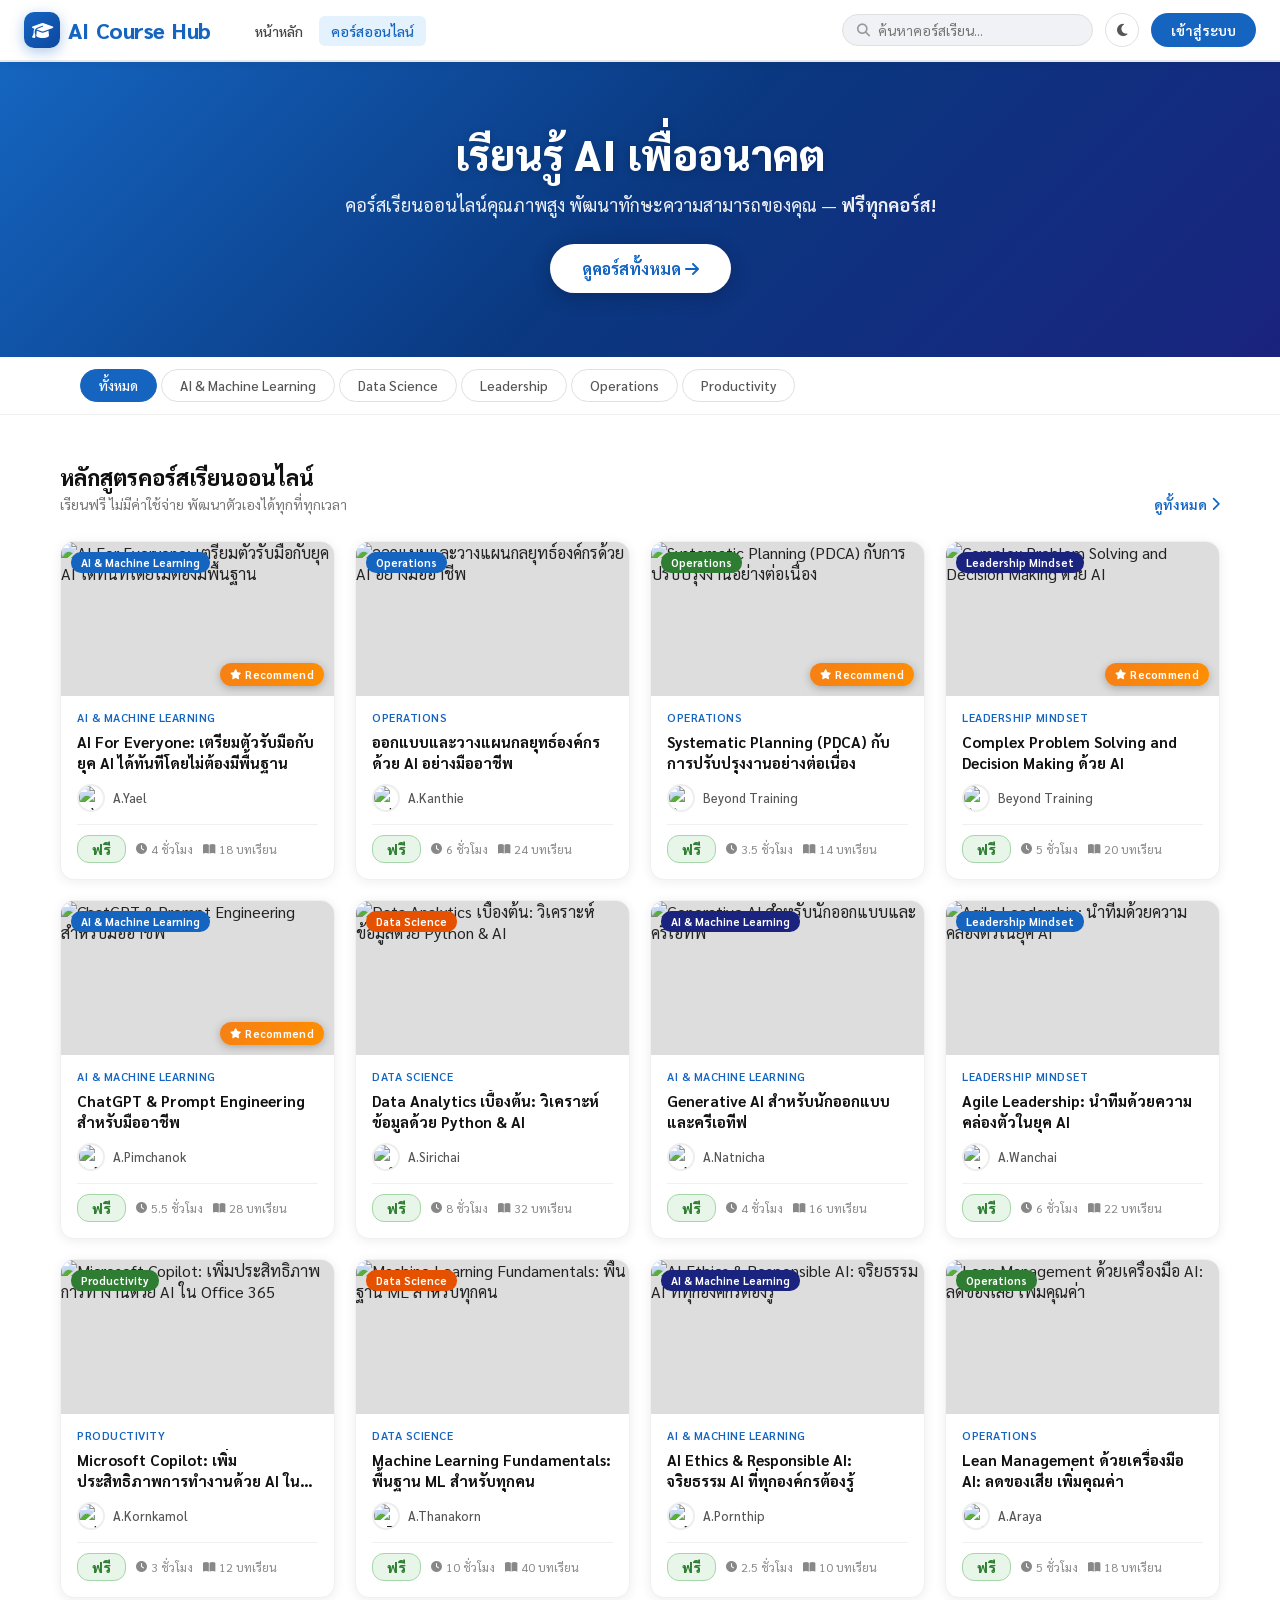
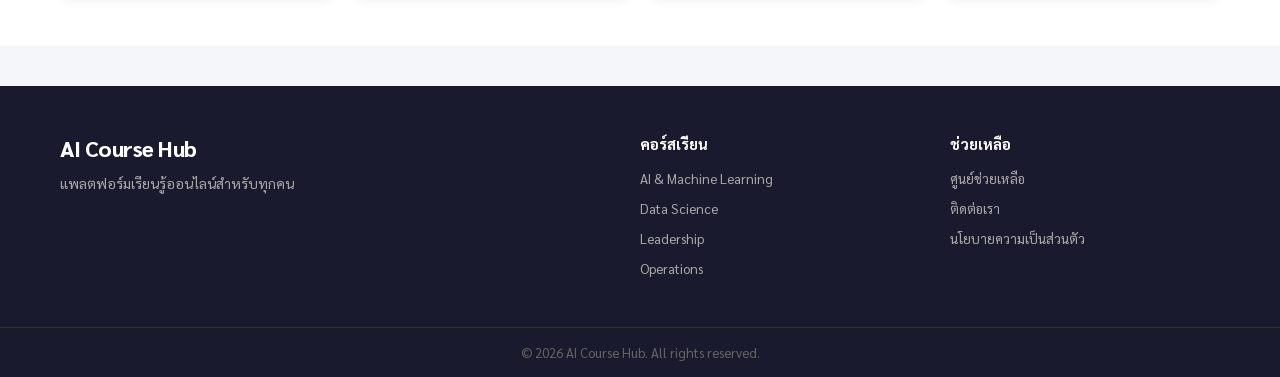
==== Course/index.html @ 1e21e670 "Initial commit: AI Course Hub full project - Course listing page with category tabs, search, view-al" ====
<!DOCTYPE html>
<html lang="th">
<head>
  <meta charset="UTF-8" />
  <meta name="viewport" content="width=device-width, initial-scale=1.0" />
  <title>AI Course Hub - คอร์สเรียน AI</title>
  <link rel="stylesheet" href="style.css" />
  <link href="https://fonts.googleapis.com/css2?family=Sarabun:wght@300;400;500;600;700&display=swap" rel="stylesheet" />
  <link rel="stylesheet" href="https://cdnjs.cloudflare.com/ajax/libs/font-awesome/6.5.0/css/all.min.css" />
</head>
<body>

  <!-- Navbar -->
  <nav class="navbar">
    <div class="nav-container">
      <div class="nav-left">
        <a href="#" class="logo" id="siteLogo">
          <span class="logo-icon-wrap"><i class="fa fa-graduation-cap logo-icon"></i></span>
          <span class="logo-text" id="logoText"></span>
        </a>
        <ul class="nav-links">
          <li><a href="#">หน้าหลัก</a></li>
          <li><a href="#" class="active">คอร์สออนไลน์</a></li>
        </ul>
      </div>
      <div class="nav-right">
        <div class="search-box">
          <i class="fa fa-search"></i>
          <input type="text" placeholder="ค้นหาคอร์สเรียน..." id="searchInput" />
        </div>
        <button class="dm-toggle" title="เปลี่ยนธีม"><i class="fa fa-moon"></i></button>
        <div class="user-area" id="userArea">
          <button class="btn-login" onclick="window.location.href='../Login/index.html'">เข้าสู่ระบบ</button>
        </div>
      </div>
    </div>
  </nav>

  <!-- Hero Banner -->
  <section class="hero">
    <div class="hero-content">
      <h1>เรียนรู้ AI เพื่ออนาคต</h1>
      <p>คอร์สเรียนออนไลน์คุณภาพสูง พัฒนาทักษะความสามารถของคุณ — <strong>ฟรีทุกคอร์ส!</strong></p>
      <button class="btn-hero">ดูคอร์สทั้งหมด <i class="fa fa-arrow-right"></i></button>
    </div>
  </section>

  <!-- Category Tabs -->
  <section class="categories">
    <div class="container">
      <div class="cat-tabs" id="catTabs">
        <button class="cat-btn active" data-cat="all">ทั้งหมด</button>
        <button class="cat-btn" data-cat="ai">AI & Machine Learning</button>
        <button class="cat-btn" data-cat="data">Data Science</button>
        <button class="cat-btn" data-cat="leadership">Leadership</button>
        <button class="cat-btn" data-cat="operations">Operations</button>
        <button class="cat-btn" data-cat="productivity">Productivity</button>
      </div>
    </div>
  </section>

  <!-- All Courses Section -->
  <section class="featured-section">
    <div class="container">
      <div class="section-header">
        <div>
          <h2 class="section-title">หลักสูตรคอร์สเรียนออนไลน์</h2>
          <p class="section-sub">เรียนฟรี ไม่มีค่าใช้จ่าย พัฒนาตัวเองได้ทุกที่ทุกเวลา</p>
        </div>
        <a href="#" class="view-all">ดูทั้งหมด <i class="fa fa-chevron-right"></i></a>
      </div>
      <div class="courses-grid" id="coursesGrid">
        <!-- Cards injected by JS -->
      </div>
    </div>
  </section>

  <!-- Footer -->
  <footer class="footer">
    <div class="container footer-inner">
      <div class="footer-brand">
        <span class="logo-text white">AI Course Hub</span>
        <p>แพลตฟอร์มเรียนรู้ออนไลน์สำหรับทุกคน</p>
      </div>
      <div class="footer-links">
        <h4>คอร์สเรียน</h4>
        <ul>
          <li><a href="#">AI & Machine Learning</a></li>
          <li><a href="#">Data Science</a></li>
          <li><a href="#">Leadership</a></li>
          <li><a href="#">Operations</a></li>
        </ul>
      </div>
      <div class="footer-links">
        <h4>ช่วยเหลือ</h4>
        <ul>
          <li><a href="#">ศูนย์ช่วยเหลือ</a></li>
          <li><a href="#">ติดต่อเรา</a></li>
          <li><a href="#">นโยบายความเป็นส่วนตัว</a></li>
        </ul>
      </div>
    </div>
    <div class="footer-bottom">
      <p>© 2026 AI Course Hub. All rights reserved.</p>
    </div>
  </footer>

  <!-- View All Overlay -->
  <div class="va-overlay" id="vaOverlay">
    <div class="va-panel">
      <div class="va-header">
        <div>
          <h2 class="va-title">คอร์สเรียนทั้งหมด</h2>
          <p class="va-sub" id="vaSubtitle"></p>
        </div>
        <button class="va-close" id="vaClose"><i class="fa fa-times"></i></button>
      </div>
      <div class="va-body" id="vaBody"></div>
    </div>
  </div>

  <!-- Modal -->
  <div class="modal-overlay" id="modalOverlay">
    <div class="modal" id="modal">
      <button class="modal-close" id="modalClose"><i class="fa fa-times"></i></button>
      <div class="modal-body" id="modalBody"></div>
    </div>
  </div>

  <script src="../darkmode.js"></script>
  <script src="script.js"></script>
  <script>
    // ===== LOGO ANIMATION =====
    const logoText = document.getElementById('logoText');
    const siteLogo = document.getElementById('siteLogo');
    const text = 'AI Course Hub';

    // สร้าง span แต่ละตัวอักษร พร้อม animation-delay แบบ stagger
    logoText.innerHTML = text.split('').map((ch, i) =>
      ch === ' '
        ? '<span class="logo-letter" style="width:.35em;display:inline-block"> </span>'
        : `<span class="logo-letter" style="animation-delay:${i * 40}ms">${ch}</span>`
    ).join('');

    // Magnetic effect — logo ขยับตามเมาส์เล็กน้อย
    siteLogo.addEventListener('mousemove', e => {
      const rect = siteLogo.getBoundingClientRect();
      const cx = rect.left + rect.width  / 2;
      const cy = rect.top  + rect.height / 2;
      const dx = (e.clientX - cx) / rect.width  * 10;
      const dy = (e.clientY - cy) / rect.height * 6;
      siteLogo.style.transform = `translate(${dx}px, ${dy}px)`;
    });
    siteLogo.addEventListener('mouseleave', () => {
      siteLogo.style.transform = 'translate(0,0)';
    });
  </script>
</body>
</html>
---- Course/style.css ----
/* === RESET & BASE === */
*, *::before, *::after { box-sizing: border-box; margin: 0; padding: 0; }

body {
  font-family: 'Sarabun', sans-serif;
  background: #f5f6fa;
  color: #222;
  min-height: 100vh;
}

a { text-decoration: none; color: inherit; }
ul { list-style: none; }

.container {
  max-width: 1200px;
  margin: 0 auto;
  padding: 0 20px;
}

/* === NAVBAR === */
.navbar {
  background: #fff;
  border-bottom: 2px solid #e8e8e8;
  position: sticky;
  top: 0;
  z-index: 100;
  box-shadow: 0 2px 8px rgba(0,0,0,.06);
}

.nav-container {
  max-width: 1280px;
  margin: 0 auto;
  padding: 0 24px;
  display: flex;
  align-items: center;
  justify-content: space-between;
  height: 60px;
  gap: 16px;
}

.nav-left { display: flex; align-items: center; gap: 32px; }
.nav-right { display: flex; align-items: center; gap: 12px; }

/* Logo */
.logo {
  display: flex;
  align-items: center;
  gap: 8px;
  text-decoration: none;
  cursor: pointer;
  transition: transform .15s ease;
  will-change: transform;
  user-select: none;
}

.logo-icon-wrap {
  display: flex;
  align-items: center;
  justify-content: center;
  width: 36px; height: 36px;
  background: linear-gradient(135deg, #1565c0, #0d47a1);
  border-radius: 10px;
  color: #fff;
  font-size: 17px;
  flex-shrink: 0;
  box-shadow: 0 4px 14px rgba(21,101,192,.35);
  transition: transform .3s cubic-bezier(.34,1.56,.64,1), box-shadow .3s;
}
.logo:hover .logo-icon-wrap {
  transform: rotate(-15deg) scale(1.15);
  box-shadow: 0 6px 20px rgba(21,101,192,.5);
}

.logo-text {
  font-size: 22px;
  font-weight: 800;
  color: #1565c0;
  letter-spacing: -0.5px;
  white-space: nowrap;
  display: flex;
  align-items: center;
  gap: 0;
}
.logo-text.white { color: #fff; }

/* ตัวอักษรแต่ละตัว */
.logo-letter {
  display: inline-block;
  transition: color .2s;
}
.logo:hover .logo-letter {
  animation: letterWave .5s ease forwards;
}

@keyframes letterWave {
  0%   { transform: translateY(0); }
  30%  { transform: translateY(-6px); color: #0d47a1; }
  60%  { transform: translateY(2px); }
  100% { transform: translateY(0); }
}

/* Dark mode logo */
body.dark .logo-text { color: #90caf9; }
body.dark .logo-icon-wrap {
  background: linear-gradient(135deg, #1565c0, #0d47a1);
  box-shadow: 0 4px 14px rgba(21,101,192,.5);
}
body.dark .logo:hover .logo-letter { color: #bbdefb; }

/* Nav links */
.nav-links { display: flex; align-items: center; gap: 4px; }
.nav-links li a {
  padding: 6px 12px;
  border-radius: 6px;
  font-size: 14px;
  font-weight: 500;
  color: #444;
  transition: background .2s, color .2s;
  white-space: nowrap;
}
.nav-links li a:hover,
.nav-links li a.active {
  background: #e3f2fd;
  color: #1565c0;
}

/* Search */
.search-box {
  display: flex;
  align-items: center;
  background: #f0f2f5;
  border-radius: 20px;
  padding: 6px 14px;
  gap: 8px;
  border: 1px solid #e0e0e0;
  transition: border .2s;
}
.search-box:focus-within { border-color: #1565c0; background: #fff; }
.search-box i { color: #999; font-size: 13px; }
.search-box input {
  border: none;
  background: transparent;
  outline: none;
  font-family: 'Sarabun', sans-serif;
  font-size: 14px;
  width: 200px;
}

.btn-login {
  background: #1565c0;
  color: #fff;
  border: none;
  border-radius: 20px;
  padding: 8px 20px;
  font-family: 'Sarabun', sans-serif;
  font-size: 14px;
  font-weight: 600;
  cursor: pointer;
  transition: background .2s, transform .1s;
  white-space: nowrap;
}
.btn-login:hover { background: #0d47a1; transform: translateY(-1px); }

/* === HERO === */
.hero {
  background: linear-gradient(135deg, #1565c0 0%, #0a3880 50%, #1a237e 100%);
  color: #fff;
  padding: 64px 24px;
  text-align: center;
}
.hero-content h1 {
  font-size: 42px;
  font-weight: 800;
  margin-bottom: 12px;
  text-shadow: 0 2px 8px rgba(0,0,0,.2);
}
.hero-content p {
  font-size: 18px;
  opacity: .92;
  margin-bottom: 28px;
}
.btn-hero {
  background: #fff;
  color: #1565c0;
  border: none;
  border-radius: 25px;
  padding: 14px 32px;
  font-family: 'Sarabun', sans-serif;
  font-size: 16px;
  font-weight: 700;
  cursor: pointer;
  transition: transform .2s, box-shadow .2s;
  box-shadow: 0 4px 20px rgba(0,0,0,.2);
}
.btn-hero:hover { transform: translateY(-2px); box-shadow: 0 6px 28px rgba(0,0,0,.3); }

/* === CATEGORY TABS === */
.categories {
  background: #fff;
  border-bottom: 1px solid #eee;
  padding: 0;
}
.cat-tabs {
  display: flex;
  gap: 4px;
  padding: 12px 20px;
  overflow-x: auto;
  scrollbar-width: none;
}
.cat-tabs::-webkit-scrollbar { display: none; }
.cat-btn {
  background: none;
  border: 1.5px solid #e0e0e0;
  border-radius: 20px;
  padding: 7px 18px;
  font-family: 'Sarabun', sans-serif;
  font-size: 13.5px;
  font-weight: 500;
  color: #555;
  cursor: pointer;
  white-space: nowrap;
  transition: all .2s;
}
.cat-btn:hover { border-color: #1565c0; color: #1565c0; background: #e3f2fd; }
.cat-btn.active { background: #1565c0; color: #fff; border-color: #1565c0; }

/* === COURSES SECTION === */
.courses-section, .featured-section {
  padding: 48px 0;
}
.featured-section { background: #fff; }

.section-header {
  display: flex;
  align-items: flex-end;
  justify-content: space-between;
  margin-bottom: 28px;
  flex-wrap: wrap;
  gap: 12px;
}
.section-title {
  font-size: 22px;
  font-weight: 800;
  color: #111;
}
.section-sub {
  font-size: 14px;
  color: #777;
  margin-top: 4px;
}
.view-all {
  font-size: 14px;
  font-weight: 600;
  color: #1565c0;
  display: flex;
  align-items: center;
  gap: 4px;
  transition: gap .2s;
  white-space: nowrap;
}
.view-all:hover { gap: 8px; }

/* === COURSE GRID === */
.courses-grid {
  display: grid;
  grid-template-columns: repeat(auto-fill, minmax(260px, 1fr));
  gap: 20px;
}

/* === COURSE CARD === */
.course-card {
  background: #fff;
  border-radius: 14px;
  overflow: hidden;
  box-shadow: 0 2px 12px rgba(0,0,0,.07);
  transition: transform .25s, box-shadow .25s;
  cursor: pointer;
  border: 1px solid #f0f0f0;
  display: flex;
  flex-direction: column;
}
.course-card:hover {
  transform: translateY(-5px);
  box-shadow: 0 10px 30px rgba(0,0,0,.13);
}

.card-thumb {
  position: relative;
  width: 100%;
  padding-top: 56.25%; /* 16:9 */
  overflow: hidden;
  background: #ddd;
}
.card-thumb img {
  position: absolute;
  inset: 0;
  width: 100%;
  height: 100%;
  object-fit: cover;
  transition: transform .4s;
}
.course-card:hover .card-thumb img { transform: scale(1.06); }

.card-badge {
  position: absolute;
  top: 10px;
  left: 10px;
  background: #1565c0;
  color: #fff;
  font-size: 11px;
  font-weight: 700;
  padding: 3px 10px;
  border-radius: 10px;
}
.card-badge.blue { background: #1565c0; }
.card-badge.green { background: #2e7d32; }
.card-badge.purple { background: #1a237e; }
.card-badge.orange { background: #e65100; }

.play-btn {
  position: absolute;
  inset: 0;
  display: flex;
  align-items: center;
  justify-content: center;
  background: rgba(0,0,0,.35);
  opacity: 0;
  transition: opacity .25s;
}
.play-btn i {
  font-size: 40px;
  color: #fff;
  filter: drop-shadow(0 2px 6px rgba(0,0,0,.4));
}
.course-card:hover .play-btn { opacity: 1; }

.featured-star {
  position: absolute;
  bottom: 10px;
  right: 10px;
  background: linear-gradient(135deg, #f57f17, #ff8f00);
  color: #fff;
  font-size: 11px;
  font-weight: 700;
  padding: 4px 10px;
  border-radius: 20px;
  display: flex;
  align-items: center;
  gap: 4px;
  box-shadow: 0 2px 8px rgba(0,0,0,.25);
  letter-spacing: .3px;
}
.featured-star i { font-size: 10px; }

.card-body {
  padding: 14px 16px 16px;
  display: flex;
  flex-direction: column;
  flex: 1;
}

.card-meta { margin-top: auto; }

.card-category {
  font-size: 11.5px;
  font-weight: 600;
  color: #1565c0;
  text-transform: uppercase;
  letter-spacing: .5px;
  margin-bottom: 6px;
}

.card-title {
  font-size: 15px;
  font-weight: 700;
  color: #111;
  line-height: 1.45;
  margin-bottom: 10px;
  display: -webkit-box;
  -webkit-line-clamp: 2;
  -webkit-box-orient: vertical;
  overflow: hidden;
}

.card-meta {
  display: flex;
  align-items: center;
  gap: 8px;
  margin-bottom: 12px;
}
.card-avatar {
  width: 28px;
  height: 28px;
  border-radius: 50%;
  object-fit: cover;
  border: 2px solid #eee;
}
.card-instructor {
  font-size: 12.5px;
  color: #555;
  font-weight: 500;
}

.card-footer {
  display: flex;
  align-items: center;
  gap: 10px;
  padding-top: 10px;
  border-top: 1px solid #f0f0f0;
}
.card-meta-info {
  display: flex;
  align-items: center;
  gap: 4px;
  font-size: 12px;
  color: #888;
}
.card-meta-info i { font-size: 11px; }

.card-stats {
  display: flex;
  align-items: center;
  gap: 12px;
  font-size: 12px;
  color: #888;
}
.card-stats span { display: flex; align-items: center; gap: 4px; }
.card-stats i { font-size: 11px; }

.card-price {
  background: #e8f5e9;
  color: #2e7d32;
  font-size: 14px;
  font-weight: 800;
  padding: 4px 14px;
  border-radius: 12px;
  border: 1.5px solid #a5d6a7;
}

/* Rating stars */
.stars { color: #f9a825; font-size: 11px; letter-spacing: 1px; }

/* === VIEW ALL OVERLAY === */
.va-overlay {
  display: none;
  position: fixed;
  inset: 0;
  background: rgba(0,0,0,.6);
  z-index: 600;
  align-items: center;
  justify-content: center;
  padding: 20px;
}
.va-overlay.open { display: flex; animation: fadeIn .2s ease; }
@keyframes fadeIn { from { opacity: 0; } to { opacity: 1; } }

.va-panel {
  background: #fff;
  border-radius: 20px;
  width: 100%;
  max-width: 1120px;
  max-height: 90vh;
  display: flex;
  flex-direction: column;
  overflow: hidden;
  box-shadow: 0 28px 80px rgba(0,0,0,.35);
  animation: slideUp .3s ease;
}

.va-header {
  display: flex;
  align-items: center;
  justify-content: space-between;
  padding: 20px 28px;
  border-bottom: 1px solid #f0f0f0;
  flex-shrink: 0;
}
.va-title { font-size: 20px; font-weight: 800; color: #111; margin-bottom: 2px; }
.va-sub   { font-size: 13px; color: #888; }

.va-close {
  background: none;
  border: 1.5px solid #e0e0e0;
  border-radius: 50%;
  width: 38px; height: 38px;
  font-size: 15px;
  cursor: pointer;
  color: #555;
  display: flex; align-items: center; justify-content: center;
  transition: all .2s;
  flex-shrink: 0;
}
.va-close:hover { background: #1565c0; border-color: #1565c0; color: #fff; }

.va-body {
  overflow-y: auto;
  padding: 28px;
  flex: 1;
  scrollbar-width: thin;
  scrollbar-color: #cbd5e1 transparent;
}
.va-body::-webkit-scrollbar { width: 5px; }
.va-body::-webkit-scrollbar-thumb { background: #cbd5e1; border-radius: 10px; }

.va-section {
  margin-bottom: 36px;
}
.va-section:last-child { margin-bottom: 0; }

.va-section-header {
  display: flex;
  align-items: center;
  gap: 10px;
  margin-bottom: 18px;
  padding-bottom: 12px;
  border-bottom: 2px solid #f0f0f0;
}
.va-section-icon {
  width: 34px; height: 34px;
  border-radius: 9px;
  display: flex; align-items: center; justify-content: center;
  font-size: 15px;
  flex-shrink: 0;
}
.va-section-icon.featured { background: #fff8e1; color: #f57f17; }
.va-section-icon.others   { background: #e3f2fd; color: #1565c0; }

.va-section-label { font-size: 16px; font-weight: 800; color: #111; }
.va-section-count {
  font-size: 12px;
  font-weight: 600;
  padding: 3px 10px;
  border-radius: 20px;
  margin-left: 4px;
}
.va-section-count.featured { background: #fff8e1; color: #f57f17; }
.va-section-count.others   { background: #e3f2fd; color: #1565c0; }

.va-grid {
  display: grid;
  grid-template-columns: repeat(auto-fill, minmax(230px, 1fr));
  gap: 18px;
}

/* Dark mode */
body.dark .va-panel { background: #1e1e2e; }
body.dark .va-header { border-bottom-color: #2e2e45; }
body.dark .va-title { color: #f0f0f0; }
body.dark .va-sub   { color: #888; }
body.dark .va-close { border-color: #3a3a4a; color: #aaa; }
body.dark .va-close:hover { background: #1565c0; border-color: #1565c0; color: #fff; }
body.dark .va-body  { scrollbar-color: #3a3a4a transparent; }
body.dark .va-body::-webkit-scrollbar-thumb { background: #3a3a4a; }
body.dark .va-section-header { border-bottom-color: #2e2e45; }
body.dark .va-section-label { color: #f0f0f0; }

/* === MODAL === */
.modal-overlay {
  display: none;
  position: fixed;
  inset: 0;
  background: rgba(0,0,0,.55);
  z-index: 500;
  align-items: center;
  justify-content: center;
  padding: 20px;
}
.modal-overlay.open { display: flex; }

.modal {
  background: #fff;
  border-radius: 18px;
  max-width: 620px;
  width: 100%;
  max-height: 88vh;
  display: flex;
  flex-direction: column;
  overflow: hidden;
  position: relative;
  box-shadow: 0 24px 64px rgba(0,0,0,.35);
  animation: slideUp .3s ease;
}

@keyframes slideUp {
  from { transform: translateY(40px); opacity: 0; }
  to   { transform: translateY(0);    opacity: 1; }
}

.modal-close {
  position: absolute;
  top: 12px; right: 12px;
  background: rgba(0,0,0,.45);
  backdrop-filter: blur(4px);
  border: none;
  width: 32px; height: 32px;
  border-radius: 50%;
  font-size: 13px;
  color: #fff;
  cursor: pointer;
  z-index: 10;
  display: flex; align-items: center; justify-content: center;
  transition: background .2s;
}
.modal-close:hover { background: #1565c0; }

/* รูปภาพ — ความสูงคงที่ ไม่ขยาย */
.modal-thumb {
  width: 100%;
  height: 220px;
  object-fit: cover;
  flex-shrink: 0;
}

/* wrapper ต้อง flex column ด้วย เพื่อให้ child scroll ได้ */
.modal-body {
  display: flex;
  flex-direction: column;
  flex: 1;
  overflow: hidden;
  min-height: 0;
}

/* เนื้อหา — scroll ได้ */
.modal-info {
  padding: 20px 24px 28px;
  overflow-y: auto;
  flex: 1;
  /* scrollbar บาง */
  scrollbar-width: thin;
  scrollbar-color: #cbd5e1 transparent;
}
.modal-info::-webkit-scrollbar { width: 5px; }
.modal-info::-webkit-scrollbar-track { background: transparent; }
.modal-info::-webkit-scrollbar-thumb { background: #cbd5e1; border-radius: 10px; }
.modal-category { font-size: 12px; font-weight: 700; color: #1565c0; margin-bottom: 6px; text-transform: uppercase; }
.modal-title { font-size: 20px; font-weight: 800; margin-bottom: 10px; line-height: 1.4; }
.modal-desc { font-size: 14.5px; color: #555; line-height: 1.7; margin-bottom: 18px; }
.modal-meta-row {
  display: flex; gap: 24px; flex-wrap: wrap;
  font-size: 13px; color: #666; margin-bottom: 20px;
}
.modal-meta-row span { display: flex; align-items: center; gap: 6px; }
.modal-meta-row i { color: #1565c0; }
.modal-price-row {
  display: flex; align-items: center; justify-content: space-between;
  background: #f9f9f9; border-radius: 12px; padding: 14px 18px;
}
.modal-price { font-size: 22px; font-weight: 800; color: #2e7d32; }
.btn-enroll {
  background: #1565c0;
  color: #fff;
  border: none;
  border-radius: 22px;
  padding: 12px 28px;
  font-family: 'Sarabun', sans-serif;
  font-size: 15px;
  font-weight: 700;
  cursor: pointer;
  transition: background .2s, transform .15s;
  text-decoration: none;
  display: inline-flex;
  align-items: center;
  gap: 8px;
}
.btn-enroll:hover { background: #0d47a1; transform: scale(1.03); }

/* === FOOTER === */
.footer {
  background: #1a1a2e;
  color: #ccc;
  padding: 48px 0 0;
  margin-top: 40px;
}
.footer-inner {
  display: grid;
  grid-template-columns: 2fr 1fr 1fr;
  gap: 40px;
  padding-bottom: 40px;
}
.footer-brand p { font-size: 14px; margin-top: 10px; color: #aaa; max-width: 260px; line-height: 1.7; }
.footer-links h4 { color: #fff; font-size: 15px; font-weight: 700; margin-bottom: 14px; }
.footer-links ul li { margin-bottom: 9px; }
.footer-links ul li a { font-size: 13.5px; color: #aaa; transition: color .2s; }
.footer-links ul li a:hover { color: #90caf9; }
.footer-bottom {
  border-top: 1px solid #333;
  text-align: center;
  padding: 16px;
  font-size: 13px;
  color: #666;
}

/* === RESPONSIVE === */
@media (max-width: 900px) {
  .nav-links { display: none; }
  .hero-content h1 { font-size: 28px; }
  .footer-inner { grid-template-columns: 1fr 1fr; }
}
@media (max-width: 600px) {
  .hero-content h1 { font-size: 22px; }
  .courses-grid { grid-template-columns: 1fr; }
  .footer-inner { grid-template-columns: 1fr; }
  .search-box input { width: 130px; }
}

/* No results */
.no-results {
  grid-column: 1/-1;
  text-align: center;
  padding: 48px;
  color: #aaa;
  font-size: 16px;
}
.no-results i { font-size: 48px; display: block; margin-bottom: 12px; }

/* ===== USER MENU ===== */
.user-menu { position: relative; }
.user-chip {
  display: flex; align-items: center; gap: 8px;
  background: #e3f2fd; border: 1.5px solid #1565c0;
  border-radius: 50px; padding: 6px 14px 6px 6px;
  cursor: pointer; font-family: 'Sarabun', sans-serif;
  font-size: 14px; font-weight: 600; color: #0d47a1;
  transition: background .2s;
}
.user-chip:hover { background: #e3f2fd; }
.user-avatar {
  width: 28px; height: 28px; border-radius: 50%;
  background: linear-gradient(135deg, #1565c0, #0a3880);
  color: #fff; font-size: 13px; font-weight: 800;
  display: flex; align-items: center; justify-content: center;
}
.user-dropdown {
  display: none; position: absolute; right: 0; top: calc(100% + 8px);
  background: #fff; border-radius: 12px; min-width: 160px;
  box-shadow: 0 8px 28px rgba(0,0,0,.12); overflow: hidden; z-index: 999;
}
.user-dropdown.show { display: block; }
.user-dropdown a {
  display: flex; align-items: center; gap: 10px;
  padding: 12px 16px; font-size: 14px; color: #333;
  text-decoration: none; transition: background .15s;
}
.user-dropdown a:hover { background: #f5f5f5; }
.user-dropdown a i { width: 16px; color: #1565c0; }

/* ===== DARK MODE TOGGLE BTN ===== */
.dm-toggle {
  background: none; border: 1.5px solid #e0e0e0; border-radius: 50%;
  width: 34px; height: 34px; cursor: pointer; font-size: 14px;
  color: #555; display: flex; align-items: center; justify-content: center;
  transition: all .2s; flex-shrink: 0;
}
.dm-toggle:hover { background: #f0f0f0; }

/* ===== DARK MODE ===== */
body.dark { background: #2a2a3a; color: #e0e0e0; }
body.dark .navbar { background: #2a2a3a; box-shadow: none; border-bottom-color: #222; }
body.dark .nav-links a { color: #bbb; }
body.dark .nav-links a:hover, body.dark .nav-links a.active { color: #1976d2; background: rgba(21,101,192,.1); }
body.dark .search-box { background: #2a2a3a; border-color: #333; }
body.dark .search-box input { color: #ddd; background: transparent; }
body.dark .search-box input::placeholder { color: #777; }
body.dark .dm-toggle { border-color: #444; color: #ccc; }
body.dark .dm-toggle:hover { background: #2a2a3a; }
body.dark .course-card { background: #1e1e2e; border-color: #2a2a3a; }
body.dark .card-title { color: #f0f0f0; }
body.dark .card-instructor { color: #aaa; }
body.dark .card-footer { border-top-color: #2a2a3a; }
body.dark .card-meta-info { color: #888; }
body.dark .cat-tabs { background: #1e1e2e; }
body.dark .cat-btn { color: #aaa; border-color: #333; }
body.dark .cat-btn:hover { background: #2a2a3a; }
body.dark .courses-section, body.dark .featured-section { background: #1e1e2e; }
body.dark .section-title { color: #f0f0f0; }
body.dark .section-sub { color: #888; }
body.dark .modal { background: #1e1e2e; }
body.dark .modal-close { color: #aaa; background: #2a2a3a; }
body.dark .modal-close:hover { background: #333; }
body.dark .modal h2 { color: #f0f0f0; }
body.dark .modal-desc, body.dark .modal-info { color: #aaa; }
body.dark .modal-meta span { background: #2a2a3a; color: #ccc; }
body.dark .user-chip { background: #2a1a1a; border-color: #0d47a1; }
body.dark .user-dropdown { background: #1e1e2e; box-shadow: 0 8px 28px rgba(0,0,0,.4); }
body.dark .user-dropdown a { color: #ddd; }
body.dark .user-dropdown a:hover { background: #2a2a3a; }
body.dark .no-results { color: #666; }

/* ===== DARK MODE FIXES ===== */
body.dark .categories { background: #1e1e2e; border-bottom-color: #2a2a3a; }
body.dark .featured-section { background: #1a1a2a; }
body.dark .card-body { background: #1e1e2e; }
body.dark .card-avatar { border-color: #2a2a3a; }
body.dark .card-instructor { color: #999; }
body.dark .card-thumb { background: #2a2a3a; }
body.dark .modal-overlay { background: rgba(0,0,0,.75); }
body.dark .modal-info { scrollbar-color: #3a3a4a transparent; }
body.dark .modal-info::-webkit-scrollbar-thumb { background: #3a3a4a; }
body.dark .modal-price-row { background: #252540; }
body.dark .modal-meta span { background: #2a2a3a; color: #ccc; }

/* ===== DIFFICULTY BADGE ===== */
.card-category-row {
  display: flex; align-items: center; gap: 8px;
  margin-bottom: 6px; flex-wrap: wrap;
}
.card-category-row .card-category { margin-bottom: 0; }

.modal-category-row {
  display: flex; align-items: center; gap: 8px;
  margin-bottom: 10px; flex-wrap: wrap;
}
.modal-category-row .modal-category { margin-bottom: 0; }

.diff-badge {
  display: inline-flex; align-items: center; gap: 3px;
  font-size: 11px; font-weight: 700; padding: 2px 10px;
  border-radius: 20px; white-space: nowrap;
}
.diff-badge.beginner     { background: #e8f5e9; color: #2e7d32; }
.diff-badge.intermediate { background: #fff8e1; color: #f57f17; }
.diff-badge.advanced     { background: #e3f2fd; color: #0d47a1; }

body.dark .diff-badge.beginner     { background: #0d2010; color: #a5d6a7; }
body.dark .diff-badge.intermediate { background: #1a1500; color: #ffe082; }
body.dark .diff-badge.advanced     { background: #2d1515; color: #90caf9; }

/* ===== CARD BADGES ROW ON THUMB ===== */
.card-badges {
  position: absolute;
  top: 10px; left: 10px;
  display: flex; flex-direction: column; align-items: flex-start; gap: 6px;
}
.card-badges .card-badge { position: static; }
.card-badges .diff-badge {
  font-size: 10.5px; font-weight: 700;
  padding: 2px 8px; border-radius: 4px;
  backdrop-filter: blur(4px);
  border: 1.5px solid rgba(255,255,255,.6);
  background: rgba(0,0,0,.45);
  color: #fff;
  letter-spacing: .5px;
  text-transform: uppercase;
}
.card-badges .diff-badge.beginner     { border-color: #69f0ae; color: #69f0ae; }
.card-badges .diff-badge.intermediate { border-color: #ffd740; color: #ffd740; }
.card-badges .diff-badge.advanced     { border-color: #ff5252; color: #ff5252; }
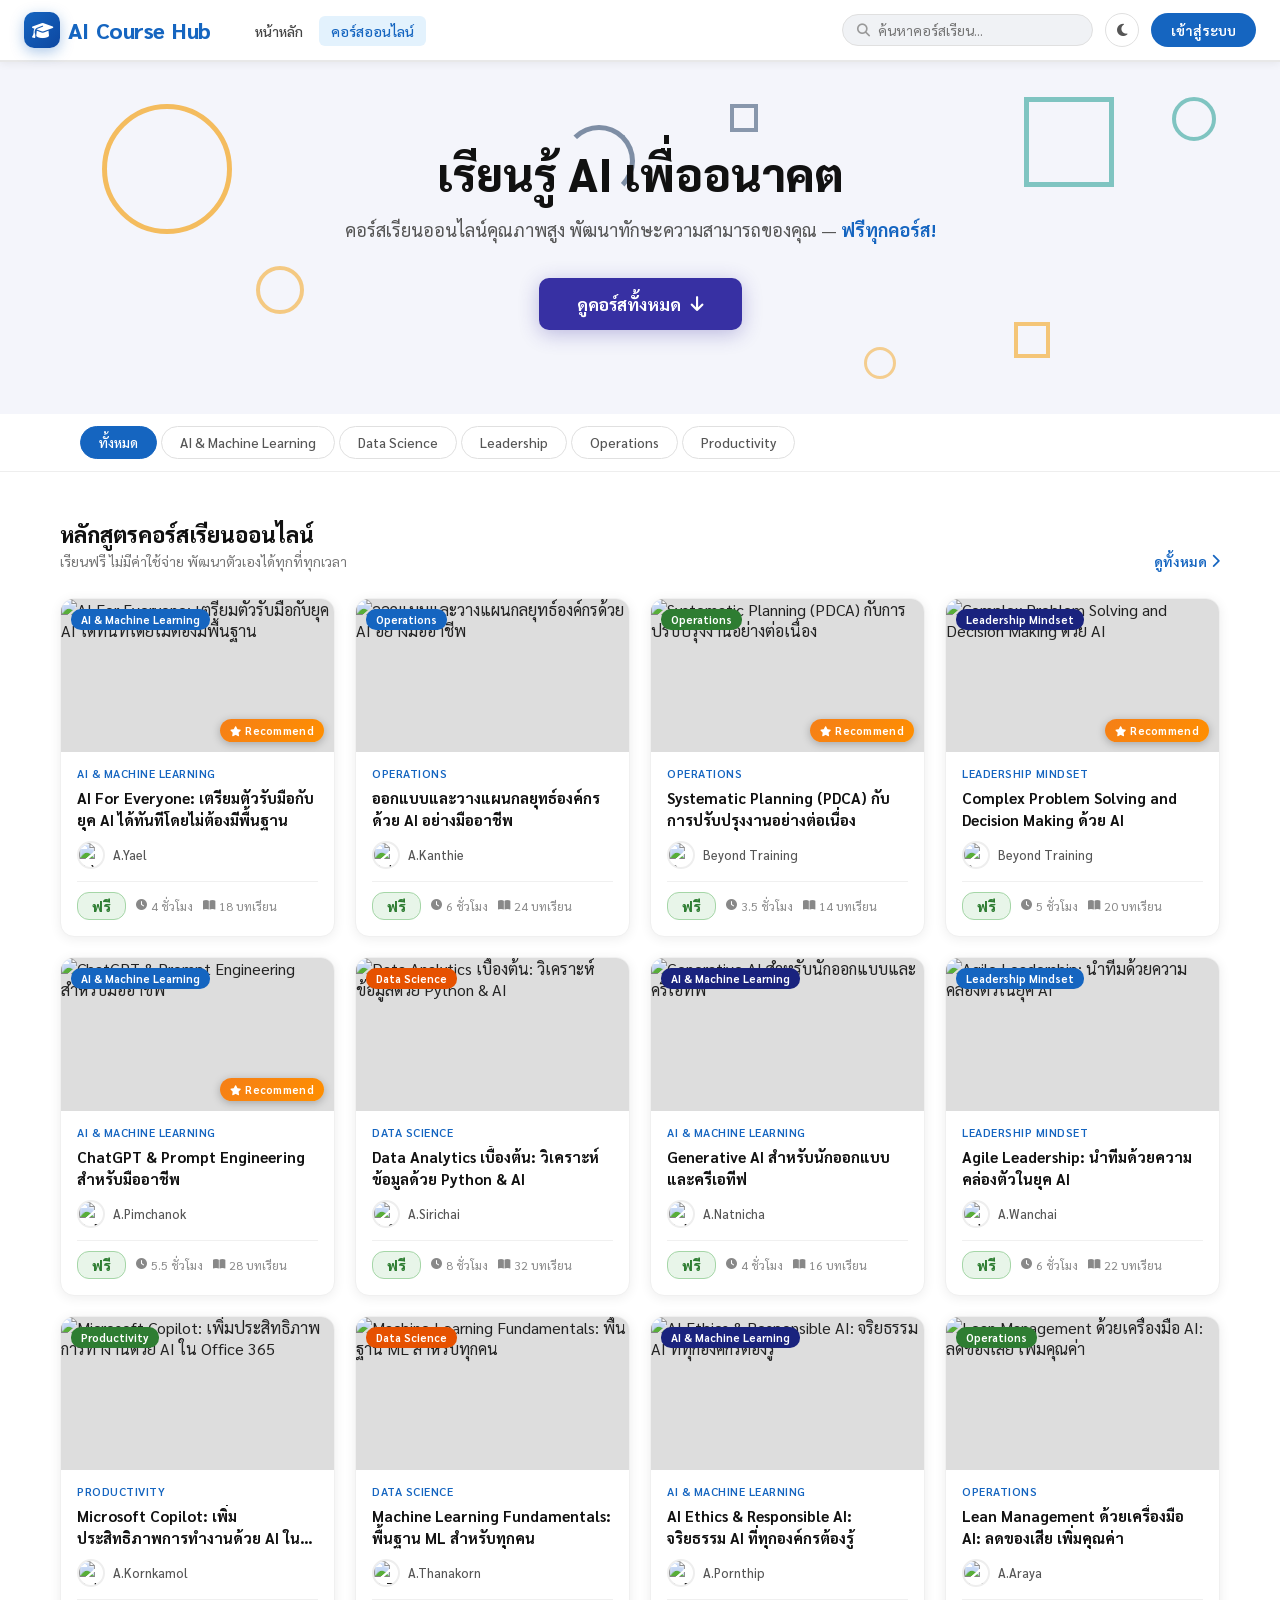
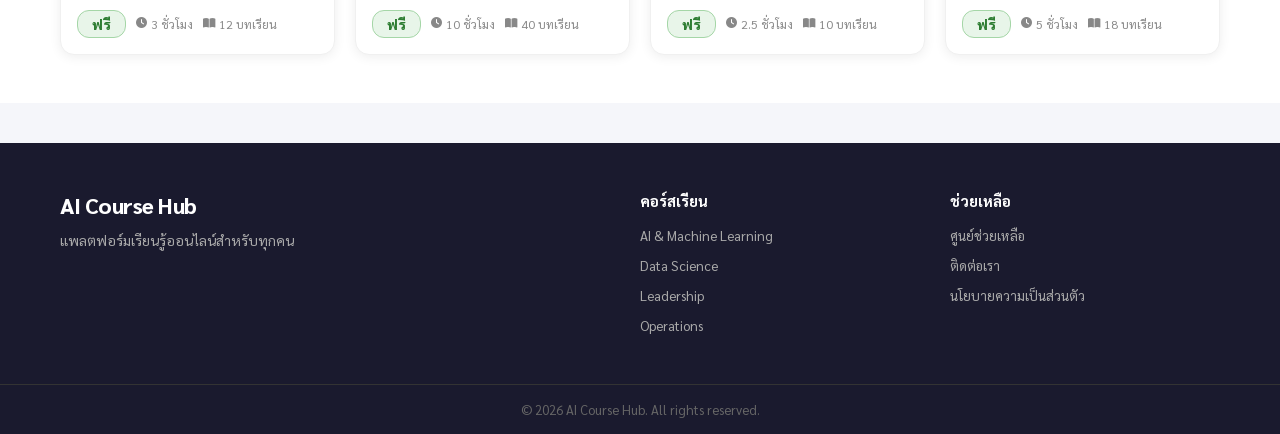
==== commit 2a97cae5: "Redesign hero section with floating geometric shapes Replace blue gradient hero with light-backgroun" ====
--- a/Course/index.html
+++ b/Course/index.html
@@ -38,10 +38,18 @@
 
   <!-- Hero Banner -->
   <section class="hero">
+    <div class="hero-shape hs-circle-lg"></div>
+    <div class="hero-shape hs-circle-sm"></div>
+    <div class="hero-shape hs-arc"></div>
+    <div class="hero-shape hs-rect-sm"></div>
+    <div class="hero-shape hs-rect-lg"></div>
+    <div class="hero-shape hs-circle-teal"></div>
+    <div class="hero-shape hs-square-sm"></div>
+    <div class="hero-shape hs-circle-bottom"></div>
     <div class="hero-content">
       <h1>เรียนรู้ AI เพื่ออนาคต</h1>
       <p>คอร์สเรียนออนไลน์คุณภาพสูง พัฒนาทักษะความสามารถของคุณ — <strong>ฟรีทุกคอร์ส!</strong></p>
-      <button class="btn-hero">ดูคอร์สทั้งหมด <i class="fa fa-arrow-right"></i></button>
+      <button class="btn-hero">ดูคอร์สทั้งหมด <i class="fa fa-arrow-down"></i></button>
     </div>
   </section>
 
--- a/Course/style.css
+++ b/Course/style.css
@@ -163,36 +163,162 @@
 
 /* === HERO === */
 .hero {
-  background: linear-gradient(135deg, #1565c0 0%, #0a3880 50%, #1a237e 100%);
-  color: #fff;
-  padding: 64px 24px;
+  background: #f4f5fb;
+  color: #111;
+  padding: 84px 24px;
   text-align: center;
+  position: relative;
+  overflow: hidden;
+  min-height: 320px;
+  display: flex;
+  align-items: center;
+  justify-content: center;
+}
+.hero-content {
+  position: relative;
+  z-index: 1;
+  max-width: 640px;
+  margin: 0 auto;
 }
 .hero-content h1 {
-  font-size: 42px;
+  font-size: 46px;
   font-weight: 800;
-  margin-bottom: 12px;
-  text-shadow: 0 2px 8px rgba(0,0,0,.2);
+  margin-bottom: 14px;
+  color: #111;
+  line-height: 1.2;
 }
 .hero-content p {
   font-size: 18px;
-  opacity: .92;
-  margin-bottom: 28px;
-}
+  color: #555;
+  margin-bottom: 32px;
+  line-height: 1.7;
+}
+.hero-content p strong { color: #1565c0; }
 .btn-hero {
-  background: #fff;
-  color: #1565c0;
+  background: #3730a3;
+  color: #fff;
   border: none;
-  border-radius: 25px;
-  padding: 14px 32px;
+  border-radius: 10px;
+  padding: 15px 38px;
   font-family: 'Sarabun', sans-serif;
-  font-size: 16px;
+  font-size: 17px;
   font-weight: 700;
   cursor: pointer;
-  transition: transform .2s, box-shadow .2s;
-  box-shadow: 0 4px 20px rgba(0,0,0,.2);
-}
-.btn-hero:hover { transform: translateY(-2px); box-shadow: 0 6px 28px rgba(0,0,0,.3); }
+  transition: transform .2s, box-shadow .2s, background .2s;
+  box-shadow: 0 4px 20px rgba(55,48,163,.3);
+  display: inline-flex;
+  align-items: center;
+  gap: 10px;
+}
+.btn-hero:hover {
+  transform: translateY(-2px);
+  box-shadow: 0 8px 28px rgba(55,48,163,.4);
+  background: #312e81;
+}
+
+/* === FLOATING SHAPES === */
+.hero-shape {
+  position: absolute;
+  pointer-events: none;
+}
+
+/* Large orange circle — top-left */
+.hs-circle-lg {
+  width: 130px; height: 130px;
+  border: 5px solid #f59e0b;
+  border-radius: 50%;
+  top: 12%; left: 8%;
+  opacity: .65;
+  animation: floatY 7s ease-in-out infinite;
+}
+/* Small orange circle — mid-left */
+.hs-circle-sm {
+  width: 48px; height: 48px;
+  border: 4px solid #f59e0b;
+  border-radius: 50%;
+  top: 58%; left: 20%;
+  opacity: .5;
+  animation: floatY 5s ease-in-out infinite 1.2s;
+}
+/* Arc (3/4 circle) — dark navy, top-center */
+.hs-arc {
+  width: 72px; height: 72px;
+  border: 5px solid #1e3a5f;
+  border-radius: 50%;
+  border-bottom-color: transparent;
+  border-left-color: transparent;
+  top: 18%; left: 44%;
+  opacity: .55;
+  animation: floatY 6s ease-in-out infinite 0.8s;
+}
+/* Small dark navy square — near center */
+.hs-rect-sm {
+  width: 28px; height: 28px;
+  border: 4px solid #1e3a5f;
+  top: 12%; left: 57%;
+  opacity: .5;
+  animation: floatY 8s ease-in-out infinite 2s;
+}
+/* Large teal rectangle — top-right */
+.hs-rect-lg {
+  width: 90px; height: 90px;
+  border: 5px solid #0d9488;
+  top: 10%; right: 13%;
+  opacity: .5;
+  animation: floatY 6.5s ease-in-out infinite 0.4s;
+}
+/* Small teal circle — far top-right */
+.hs-circle-teal {
+  width: 44px; height: 44px;
+  border: 4px solid #0d9488;
+  border-radius: 50%;
+  top: 10%; right: 5%;
+  opacity: .5;
+  animation: floatY 9s ease-in-out infinite 2.5s;
+}
+/* Small orange square — bottom-right */
+.hs-square-sm {
+  width: 36px; height: 36px;
+  border: 4px solid #f59e0b;
+  bottom: 16%; right: 18%;
+  opacity: .55;
+  animation: floatY 5.5s ease-in-out infinite 1s;
+}
+/* Small orange circle — bottom-right area */
+.hs-circle-bottom {
+  width: 32px; height: 32px;
+  border: 3px solid #f59e0b;
+  border-radius: 50%;
+  bottom: 10%; right: 30%;
+  opacity: .45;
+  animation: floatY 7.5s ease-in-out infinite 3s;
+}
+
+@keyframes floatY {
+  0%, 100% { transform: translateY(0); }
+  50%       { transform: translateY(-14px); }
+}
+
+/* Dark mode hero */
+body.dark .hero { background: #1a1a2e; }
+body.dark .hero-content h1 { color: #f0f0f0; }
+body.dark .hero-content p { color: #bbb; }
+body.dark .hero-content p strong { color: #90caf9; }
+body.dark .hs-circle-lg,
+body.dark .hs-circle-sm,
+body.dark .hs-square-sm,
+body.dark .hs-circle-bottom { border-color: #fbbf24; opacity: .4; }
+body.dark .hs-arc,
+body.dark .hs-rect-sm { border-color: #60a5fa; opacity: .35; }
+body.dark .hs-rect-lg,
+body.dark .hs-circle-teal { border-color: #34d399; opacity: .35; }
+
+/* Hide shapes on small screens */
+@media (max-width: 600px) {
+  .hs-circle-lg, .hs-rect-lg, .hs-circle-teal { display: none; }
+  .hero { padding: 60px 20px; }
+  .hero-content h1 { font-size: 30px; }
+}
 
 /* === CATEGORY TABS === */
 .categories {
@@ -693,11 +819,10 @@
 /* === RESPONSIVE === */
 @media (max-width: 900px) {
   .nav-links { display: none; }
-  .hero-content h1 { font-size: 28px; }
+  .hero-content h1 { font-size: 32px; }
   .footer-inner { grid-template-columns: 1fr 1fr; }
 }
 @media (max-width: 600px) {
-  .hero-content h1 { font-size: 22px; }
   .courses-grid { grid-template-columns: 1fr; }
   .footer-inner { grid-template-columns: 1fr; }
   .search-box input { width: 130px; }
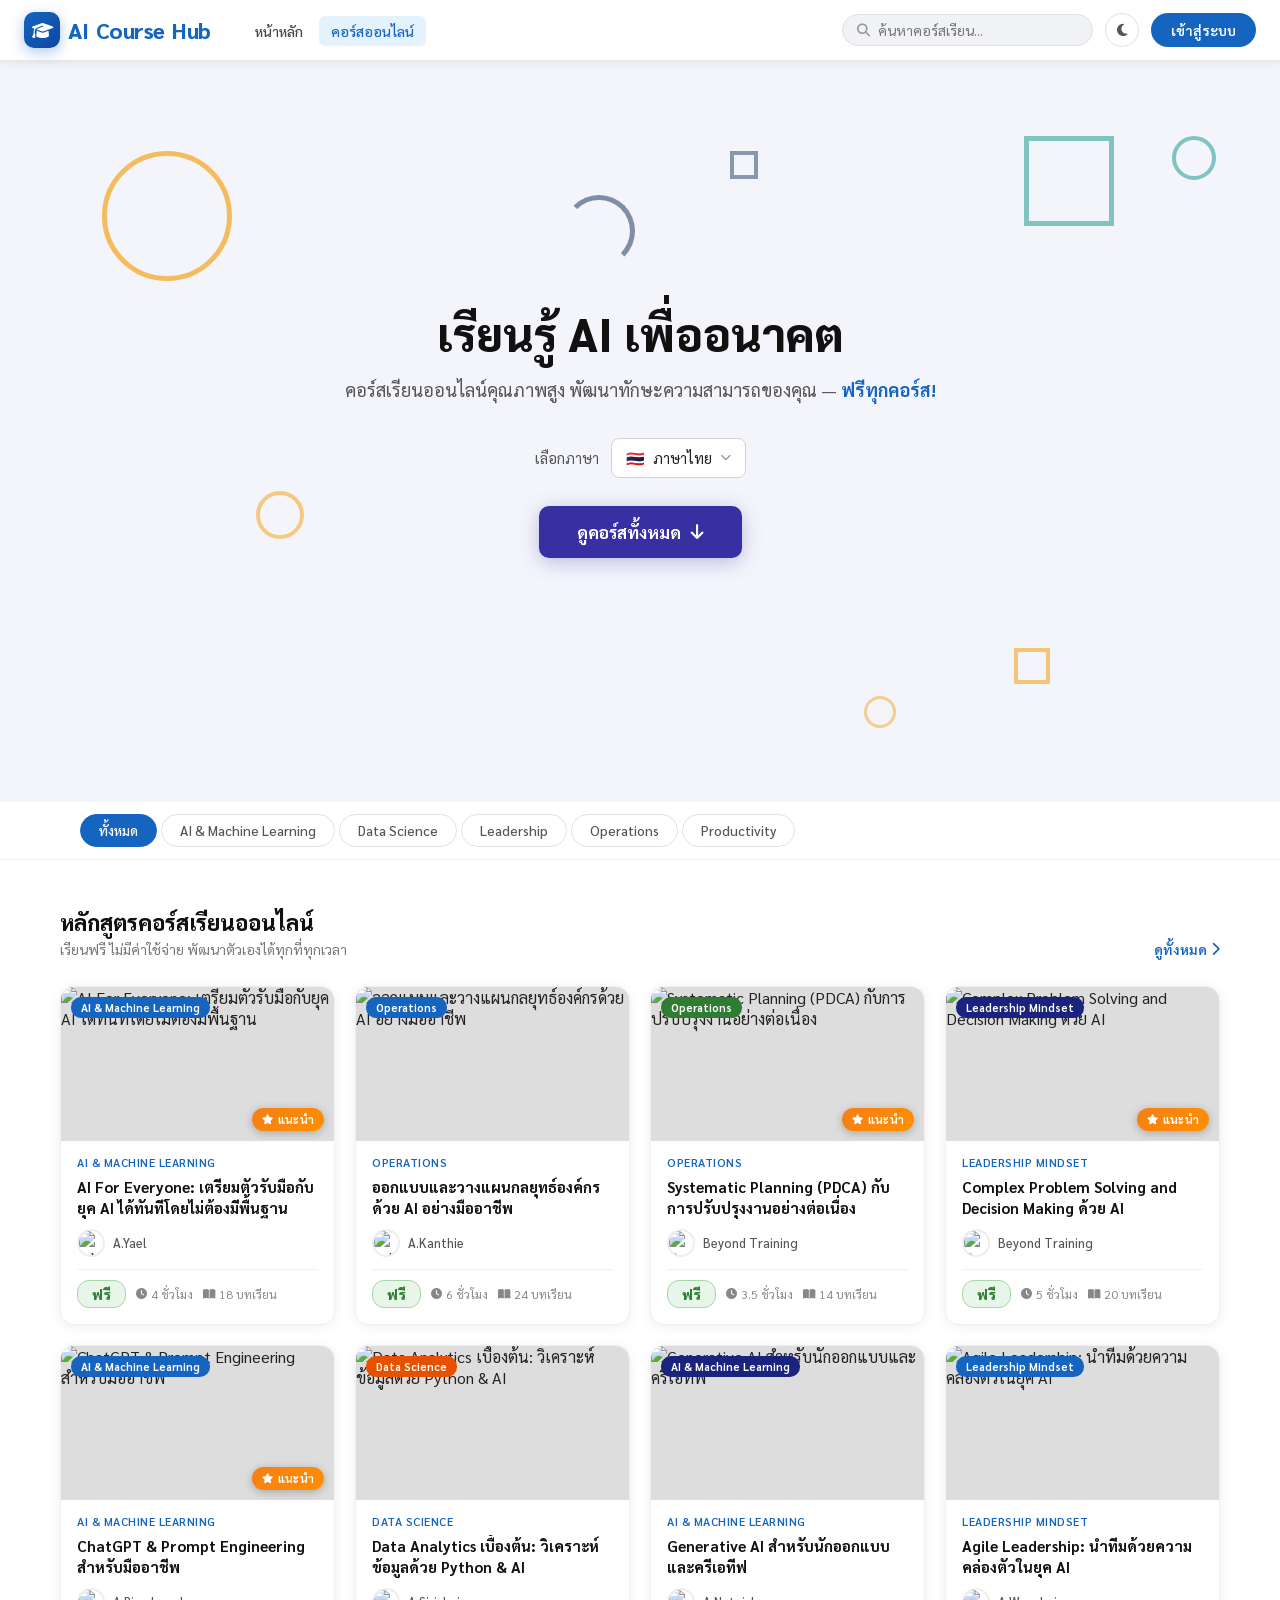
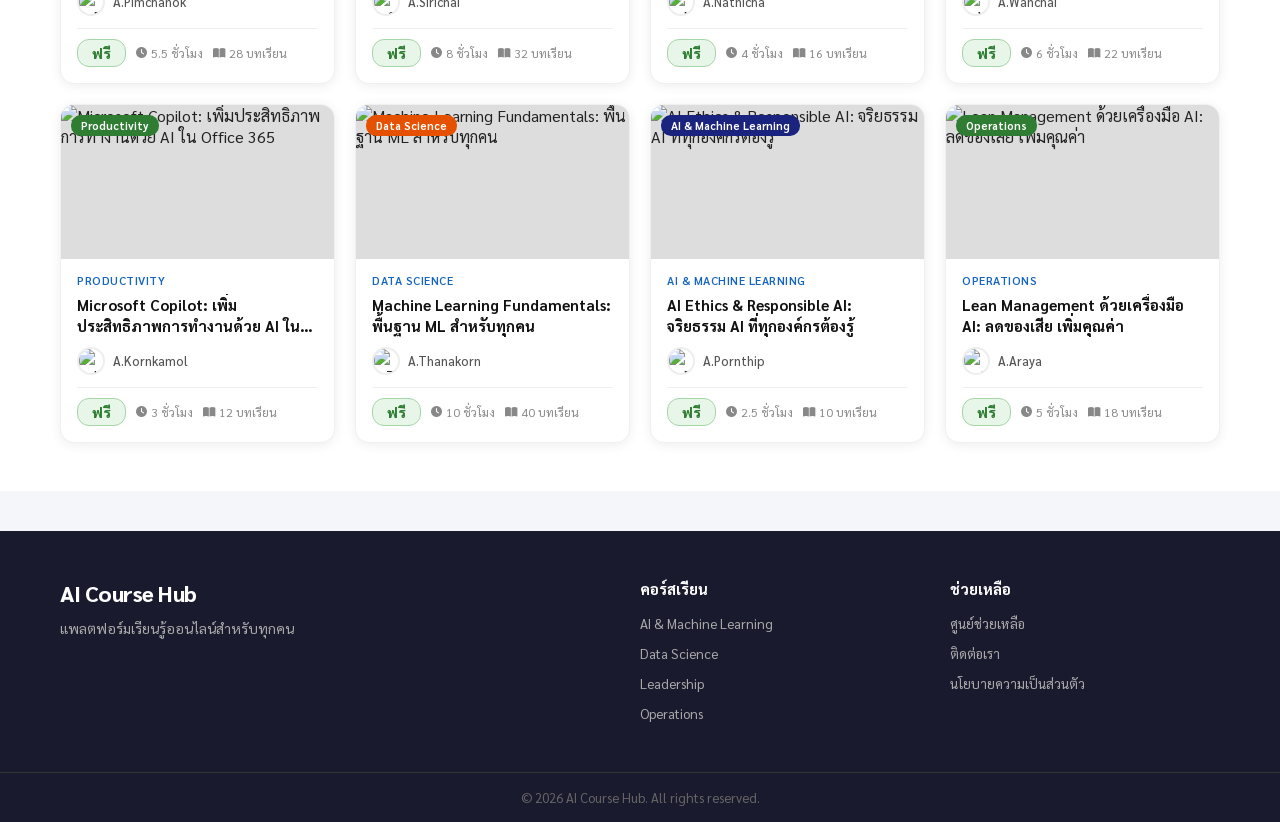
==== commit 22acb1b2: "Add language selector (TH/EN) and hero animations - Course page: i18n system with full TH/EN transla" ====
--- a/Course/index.html
+++ b/Course/index.html
@@ -19,19 +19,17 @@
           <span class="logo-text" id="logoText"></span>
         </a>
         <ul class="nav-links">
-          <li><a href="#">หน้าหลัก</a></li>
-          <li><a href="#" class="active">คอร์สออนไลน์</a></li>
+          <li><a href="#" data-i18n="nav.home">หน้าหลัก</a></li>
+          <li><a href="#" class="active" data-i18n="nav.courses">คอร์สออนไลน์</a></li>
         </ul>
       </div>
       <div class="nav-right">
         <div class="search-box">
           <i class="fa fa-search"></i>
-          <input type="text" placeholder="ค้นหาคอร์สเรียน..." id="searchInput" />
+          <input type="text" placeholder="ค้นหาคอร์สเรียน..." id="searchInput" data-i18n-placeholder="nav.search" />
         </div>
         <button class="dm-toggle" title="เปลี่ยนธีม"><i class="fa fa-moon"></i></button>
-        <div class="user-area" id="userArea">
-          <button class="btn-login" onclick="window.location.href='../Login/index.html'">เข้าสู่ระบบ</button>
-        </div>
+        <div class="user-area" id="userArea"></div>
       </div>
     </div>
   </nav>
@@ -47,9 +45,23 @@
     <div class="hero-shape hs-square-sm"></div>
     <div class="hero-shape hs-circle-bottom"></div>
     <div class="hero-content">
-      <h1>เรียนรู้ AI เพื่ออนาคต</h1>
-      <p>คอร์สเรียนออนไลน์คุณภาพสูง พัฒนาทักษะความสามารถของคุณ — <strong>ฟรีทุกคอร์ส!</strong></p>
-      <button class="btn-hero">ดูคอร์สทั้งหมด <i class="fa fa-arrow-down"></i></button>
+      <h1 data-i18n="hero.title">เรียนรู้ AI เพื่ออนาคต</h1>
+      <p><span data-i18n="hero.sub.main">คอร์สเรียนออนไลน์คุณภาพสูง พัฒนาทักษะความสามารถของคุณ —</span> <strong data-i18n="hero.sub.free">ฟรีทุกคอร์ส!</strong></p>
+      <div class="lang-row">
+        <span class="lang-label" data-i18n="lang.label">เลือกภาษา</span>
+        <div class="lang-selector" id="langSelector">
+          <button class="lang-current" id="langCurrent">
+            <span id="langFlag">🇹🇭</span>
+            <span id="langName">ภาษาไทย</span>
+            <i class="fa fa-chevron-down lang-arrow"></i>
+          </button>
+          <div class="lang-dropdown" id="langDropdown">
+            <button class="lang-option active" data-lang="th">🇹🇭 ภาษาไทย</button>
+            <button class="lang-option" data-lang="en">🇬🇧 English</button>
+          </div>
+        </div>
+      </div>
+      <button class="btn-hero"><span data-i18n="hero.cta">ดูคอร์สทั้งหมด</span> <i class="fa fa-arrow-down"></i></button>
     </div>
   </section>
 
@@ -57,7 +69,7 @@
   <section class="categories">
     <div class="container">
       <div class="cat-tabs" id="catTabs">
-        <button class="cat-btn active" data-cat="all">ทั้งหมด</button>
+        <button class="cat-btn active" data-cat="all" data-i18n="cat.all">ทั้งหมด</button>
         <button class="cat-btn" data-cat="ai">AI & Machine Learning</button>
         <button class="cat-btn" data-cat="data">Data Science</button>
         <button class="cat-btn" data-cat="leadership">Leadership</button>
@@ -72,14 +84,12 @@
     <div class="container">
       <div class="section-header">
         <div>
-          <h2 class="section-title">หลักสูตรคอร์สเรียนออนไลน์</h2>
-          <p class="section-sub">เรียนฟรี ไม่มีค่าใช้จ่าย พัฒนาตัวเองได้ทุกที่ทุกเวลา</p>
+          <h2 class="section-title" data-i18n="section.title">หลักสูตรคอร์สเรียนออนไลน์</h2>
+          <p class="section-sub" data-i18n="section.sub">เรียนฟรี ไม่มีค่าใช้จ่าย พัฒนาตัวเองได้ทุกที่ทุกเวลา</p>
         </div>
-        <a href="#" class="view-all">ดูทั้งหมด <i class="fa fa-chevron-right"></i></a>
+        <a href="#" class="view-all"><span data-i18n="section.viewAll">ดูทั้งหมด</span> <i class="fa fa-chevron-right"></i></a>
       </div>
-      <div class="courses-grid" id="coursesGrid">
-        <!-- Cards injected by JS -->
-      </div>
+      <div class="courses-grid" id="coursesGrid"></div>
     </div>
   </section>
 
@@ -88,10 +98,10 @@
     <div class="container footer-inner">
       <div class="footer-brand">
         <span class="logo-text white">AI Course Hub</span>
-        <p>แพลตฟอร์มเรียนรู้ออนไลน์สำหรับทุกคน</p>
+        <p data-i18n="footer.tagline">แพลตฟอร์มเรียนรู้ออนไลน์สำหรับทุกคน</p>
       </div>
       <div class="footer-links">
-        <h4>คอร์สเรียน</h4>
+        <h4 data-i18n="footer.courses">คอร์สเรียน</h4>
         <ul>
           <li><a href="#">AI & Machine Learning</a></li>
           <li><a href="#">Data Science</a></li>
@@ -100,16 +110,16 @@
         </ul>
       </div>
       <div class="footer-links">
-        <h4>ช่วยเหลือ</h4>
+        <h4 data-i18n="footer.help">ช่วยเหลือ</h4>
         <ul>
-          <li><a href="#">ศูนย์ช่วยเหลือ</a></li>
-          <li><a href="#">ติดต่อเรา</a></li>
-          <li><a href="#">นโยบายความเป็นส่วนตัว</a></li>
+          <li><a href="#" data-i18n="footer.help1">ศูนย์ช่วยเหลือ</a></li>
+          <li><a href="#" data-i18n="footer.help2">ติดต่อเรา</a></li>
+          <li><a href="#" data-i18n="footer.help3">นโยบายความเป็นส่วนตัว</a></li>
         </ul>
       </div>
     </div>
     <div class="footer-bottom">
-      <p>© 2026 AI Course Hub. All rights reserved.</p>
+      <p data-i18n="footer.copy">© 2026 AI Course Hub. All rights reserved.</p>
     </div>
   </footer>
 
@@ -118,7 +128,7 @@
     <div class="va-panel">
       <div class="va-header">
         <div>
-          <h2 class="va-title">คอร์สเรียนทั้งหมด</h2>
+          <h2 class="va-title" data-i18n="va.title">คอร์สเรียนทั้งหมด</h2>
           <p class="va-sub" id="vaSubtitle"></p>
         </div>
         <button class="va-close" id="vaClose"><i class="fa fa-times"></i></button>
@@ -138,19 +148,14 @@
   <script src="../darkmode.js"></script>
   <script src="script.js"></script>
   <script>
-    // ===== LOGO ANIMATION =====
     const logoText = document.getElementById('logoText');
     const siteLogo = document.getElementById('siteLogo');
     const text = 'AI Course Hub';
-
-    // สร้าง span แต่ละตัวอักษร พร้อม animation-delay แบบ stagger
     logoText.innerHTML = text.split('').map((ch, i) =>
       ch === ' '
         ? '<span class="logo-letter" style="width:.35em;display:inline-block"> </span>'
         : `<span class="logo-letter" style="animation-delay:${i * 40}ms">${ch}</span>`
     ).join('');
-
-    // Magnetic effect — logo ขยับตามเมาส์เล็กน้อย
     siteLogo.addEventListener('mousemove', e => {
       const rect = siteLogo.getBoundingClientRect();
       const cx = rect.left + rect.width  / 2;
--- a/Course/style.css
+++ b/Course/style.css
@@ -169,7 +169,7 @@
   text-align: center;
   position: relative;
   overflow: hidden;
-  min-height: 320px;
+  min-height: calc(100vh - 160px);
   display: flex;
   align-items: center;
   justify-content: center;
@@ -180,7 +180,18 @@
   max-width: 640px;
   margin: 0 auto;
 }
+@keyframes heroFadeUp {
+  from { opacity: 0; transform: translateY(40px); }
+  to   { opacity: 1; transform: translateY(0); }
+}
+@keyframes heroFadeIn {
+  from { opacity: 0; transform: translateY(16px); }
+  to   { opacity: 1; transform: translateY(0); }
+}
+
 .hero-content h1 {
+  opacity: 0;
+  animation: heroFadeUp 0.75s cubic-bezier(0.22,1,0.36,1) 0.05s forwards;
   font-size: 46px;
   font-weight: 800;
   margin-bottom: 14px;
@@ -188,13 +199,21 @@
   line-height: 1.2;
 }
 .hero-content p {
+  opacity: 0;
+  animation: heroFadeUp 0.75s cubic-bezier(0.22,1,0.36,1) 0.25s forwards;
   font-size: 18px;
   color: #555;
   margin-bottom: 32px;
   line-height: 1.7;
 }
 .hero-content p strong { color: #1565c0; }
+.lang-row {
+  opacity: 0;
+  animation: heroFadeIn 0.65s cubic-bezier(0.22,1,0.36,1) 0.45s forwards;
+}
 .btn-hero {
+  opacity: 0;
+  animation: heroFadeIn 0.65s cubic-bezier(0.22,1,0.36,1) 0.6s forwards;
   background: #3730a3;
   color: #fff;
   border: none;
@@ -214,6 +233,7 @@
   transform: translateY(-2px);
   box-shadow: 0 8px 28px rgba(55,48,163,.4);
   background: #312e81;
+  opacity: 1;
 }
 
 /* === FLOATING SHAPES === */
@@ -837,6 +857,79 @@
   font-size: 16px;
 }
 .no-results i { font-size: 48px; display: block; margin-bottom: 12px; }
+
+/* ===== LANGUAGE SELECTOR ===== */
+.lang-row {
+  display: flex;
+  align-items: center;
+  justify-content: center;
+  gap: 12px;
+  margin-bottom: 28px;
+  position: relative;
+  z-index: 10;
+}
+.lang-label { font-size: 15px; color: #555; }
+.lang-selector { position: relative; }
+
+.lang-current {
+  display: flex;
+  align-items: center;
+  gap: 8px;
+  background: #fff;
+  border: 1.5px solid #d0d0e0;
+  border-radius: 8px;
+  padding: 9px 14px;
+  font-family: 'Sarabun', sans-serif;
+  font-size: 15px;
+  cursor: pointer;
+  transition: border-color .2s, box-shadow .2s;
+  color: #222;
+}
+.lang-current:hover { border-color: #3730a3; box-shadow: 0 0 0 3px rgba(55,48,163,.08); }
+.lang-arrow { font-size: 11px; color: #999; transition: transform .2s; }
+.lang-selector.open .lang-arrow { transform: rotate(180deg); }
+
+.lang-dropdown {
+  display: none;
+  position: absolute;
+  top: calc(100% + 6px);
+  left: 0;
+  background: #fff;
+  border: 1.5px solid #d0d0e0;
+  border-radius: 10px;
+  overflow: hidden;
+  box-shadow: 0 8px 24px rgba(0,0,0,.12);
+  min-width: 160px;
+  z-index: 300;
+  animation: fadeIn .15s ease;
+}
+.lang-selector.open .lang-dropdown { display: block; }
+
+.lang-option {
+  display: flex;
+  align-items: center;
+  gap: 10px;
+  width: 100%;
+  padding: 11px 16px;
+  border: none;
+  background: none;
+  font-family: 'Sarabun', sans-serif;
+  font-size: 14px;
+  cursor: pointer;
+  text-align: left;
+  transition: background .15s;
+  color: #333;
+}
+.lang-option:hover { background: #f5f5f5; }
+.lang-option.active { background: #eef2ff; color: #3730a3; font-weight: 600; }
+
+body.dark .lang-label { color: #aaa; }
+body.dark .lang-current { background: #2a2a3a; border-color: #3a3a4a; color: #e0e0e0; }
+body.dark .lang-current:hover { border-color: #7c6ff7; }
+body.dark .lang-dropdown { background: #2a2a3a; border-color: #3a3a4a; }
+body.dark .lang-option { color: #ddd; }
+body.dark .lang-option:hover { background: #333; }
+body.dark .lang-option.active { background: #1e1e40; color: #a5b4fc; }
 
 /* ===== USER MENU ===== */
 .user-menu { position: relative; }
